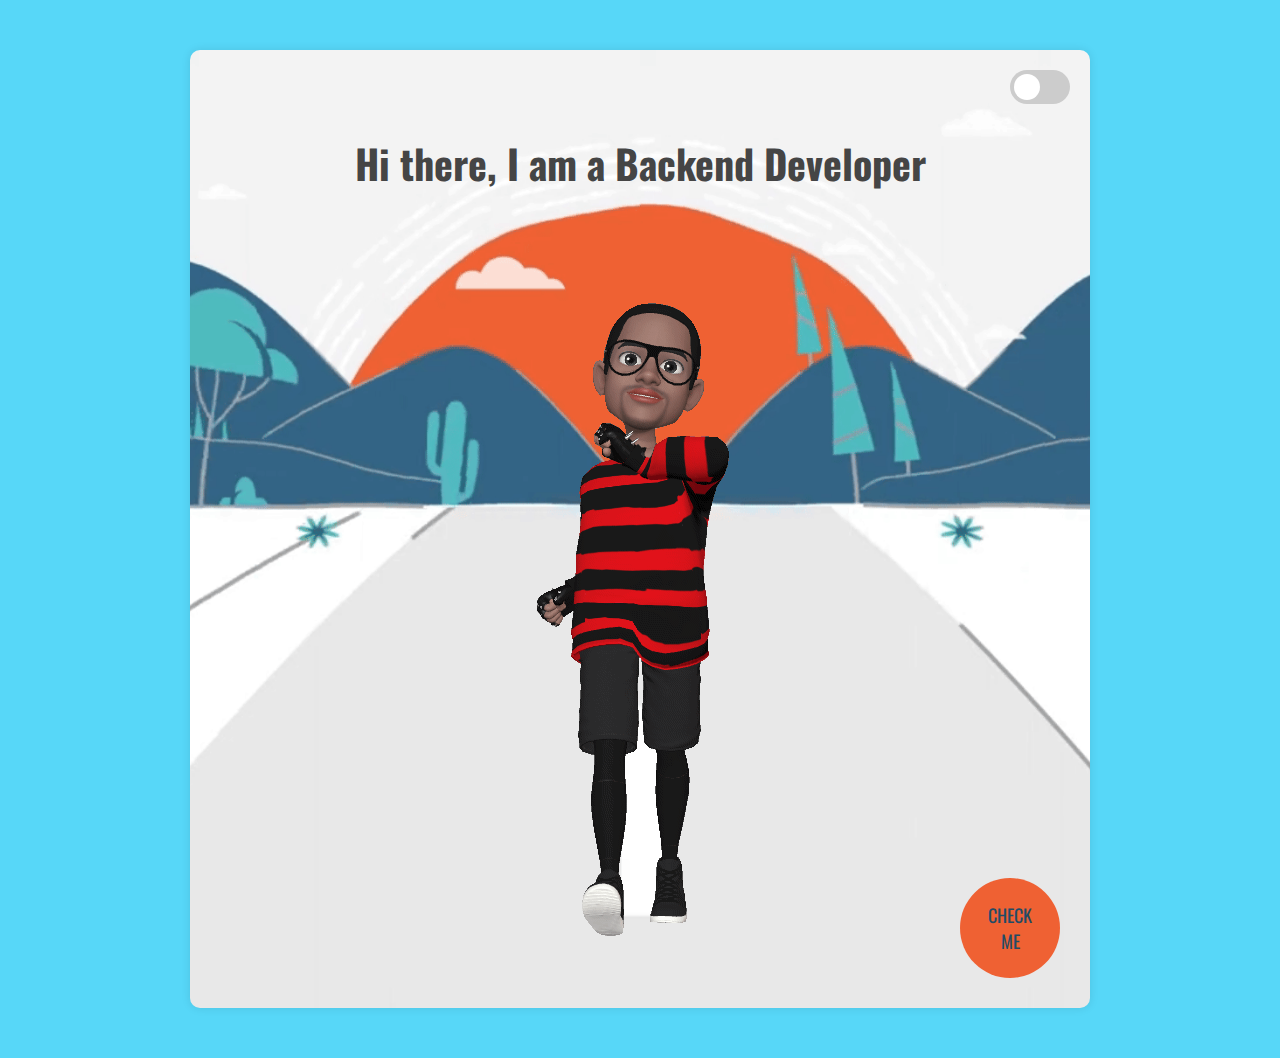
==== index.html @ b7d28e5a "Revised index.html to open link after pressed CHECK ME button. - Terence -" ====
<!DOCTYPE html>
<html>
   <head>
      <meta charset="utf-8">
      <meta http-equiv="X-UA-Compatible" content="IE=edge">
      <title> Terence's Portfolio</title>
      <meta name="description" content="">
      <meta name="viewport" content="width=device-width, initial-scale=1">
      <link rel="preconnect" href="https://fonts.googleapis.com">
      <link rel="preconnect" href="https://fonts.gstatic.com" crossorigin>
      <link href="https://fonts.googleapis.com/css2?family=Oswald:wght@200..700&display=swap" rel="stylesheet">
      <link rel="stylesheet" href="static/css/main.css">
      <script src="static/js/main.js" async defer></script>
   </head>
   <body class="light">
      <div class='container'>
         <h2>Hi there, I am a Backend Developer</h2>
         <img src="static/img/TT-Walking.gif" />
         <div>
            <div class='check-me'>
               <button onclick="window.location.href='https://geekpnx.github.io/trnc-profilepage/'"target="_blank">CHECK ME</button>
            </div>
            <label class="switch">
               <input type="checkbox" id="theme-toggle" onclick="toggleTheme()">
               <span class="slider round"></span>
            </label>
         </div>
      </div>
   </body>
</html>
---- static/css/main.css ----
body {
   font-family: "Oswald";
   margin: 0;
   padding: 0;
   background-color: #94e0f7;
   color: #333;
   transition: background-color 0.3s, color 0.3s;
}

.container {
   max-width: 800px;
   margin: 50px auto;
   padding: 50px;
   text-align: center;
   background-size: cover;
   background-position: center;
   background-repeat: no-repeat;
   box-shadow: 0 0 10px rgba(0, 0, 0, 0.1);
   border-radius: 10px;
   position: relative;
}

h2 {
   font-size: 40px;
   margin-bottom: 20px;
   color: #454545;
}

img {
   margin-top: 20px;
   max-width: 100%;
   height: auto;
   border-radius: 10px;
}

.switch {
   position: absolute;
   top: 20px;
   right: 20px;
   width: 60px;
   height: 34px;
   z-index: 1;
}

/* Hide default HTML checkbox */
.switch input {
   opacity: 0;
   width: 0;
   height: 0;
}

/* The slider */
.slider {
   position: absolute;
   cursor: pointer;
   top: 0;
   left: 0;
   right: 0;
   bottom: 0;
   background-color: #ccc;
   transition: 0.4s;
   border-radius: 34px;
}

.slider:before {
   position: absolute;
   content: "";
   height: 26px;
   width: 26px;
   left: 4px;
   bottom: 4px;
   background-color: white;
   transition: 0.4s;
   border-radius: 50%;
}

/* Change the background color of the slider when checked */
input:checked + .slider {
   background-color: #6f6f6f;
}

/* Move the slider when checked */
input:checked + .slider:before {
   transform: translateX(26px);
}

/* Dark Theme */
body.dark {
   background-color: #000000;
   color: #5a5656;
}

body.dark .container {
   background-image: url('https://geekpnx.github.io/trnc-landing-page/static/img/anim-road-bw.gif');
   color: #2c3e50;
}

/* Light Theme */
body.light {
   background-color: #57d7f8;
   color: #2c3e50;
}

body.light .container {
   background-image: url('https://geekpnx.github.io/trnc-landing-page/static/img/anim-road.gif');
}

.check-me {
   position: absolute; /* Position the button absolutely within the container */
   bottom: 20px;       /* Position the button 20px from the bottom */
   right: 20px;        /* Position the button 20px from the right */
   line-height: 1;
   margin-top: 0;      /* Remove the margin-top as it's no longer needed */
}

.check-me button {
   font-family:  "Oswald";
   background-color: #ef6133;
   color: #224b66;
   font-size: 18px;
   padding: 10px 20px;
   margin: 10px;
   border: none;
   border-radius: 50%;
   cursor: pointer;
   transition: background-color 0.3s, color 0.3s;
   width: 100px;
   height: 100px;
   display: inline-flex;
   align-items: center;
   justify-content: center;
}

.check-me button:hover {
   background-color: black;
   color: white;
}
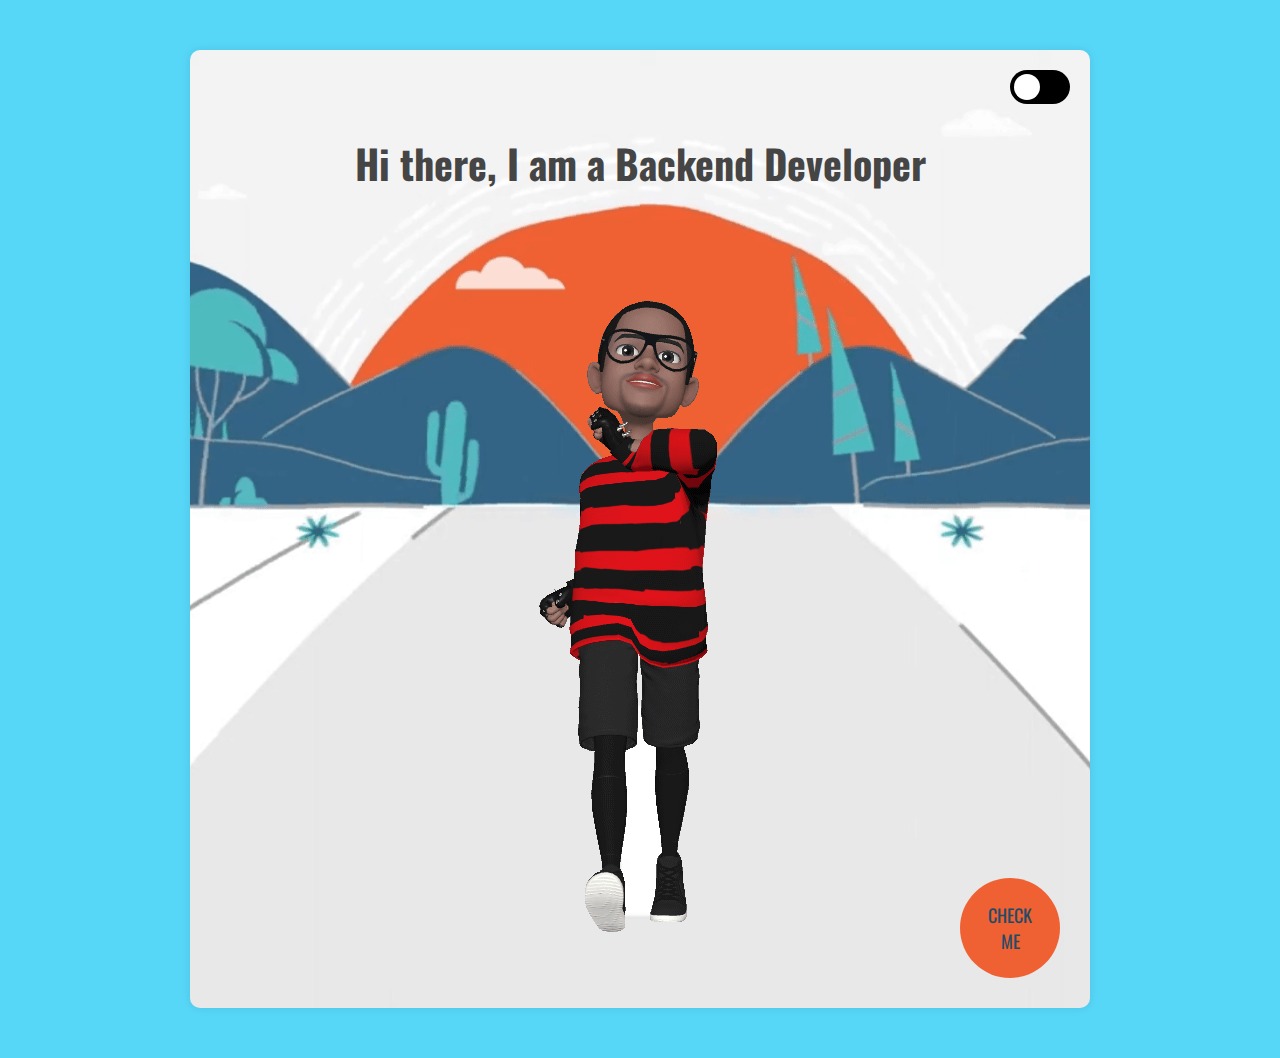
==== commit dd475406: "Modified index.html and slide color. -- Terence --" ====
--- a/index.html
+++ b/index.html
@@ -18,7 +18,9 @@
          <img src="static/img/TT-Walking.gif" />
          <div>
             <div class='check-me'>
-               <button onclick="window.location.href='https://geekpnx.github.io/trnc-profilepage/'"target="_blank">CHECK ME</button>
+            <a href="https://geekpnx.github.io/trnc-profilepage/" target="_blank">
+               <button>CHECK ME</button>
+            </a>
             </div>
             <label class="switch">
                <input type="checkbox" id="theme-toggle" onclick="toggleTheme()">
@@ -27,4 +29,4 @@
          </div>
       </div>
    </body>
-</html>
+</html>--- a/static/css/main.css
+++ b/static/css/main.css
@@ -57,7 +57,7 @@
    left: 0;
    right: 0;
    bottom: 0;
-   background-color: #ccc;
+   background-color: #000000;
    transition: 0.4s;
    border-radius: 34px;
 }
@@ -76,7 +76,7 @@
 
 /* Change the background color of the slider when checked */
 input:checked + .slider {
-   background-color: #6f6f6f;
+   background-color: #336485;
 }
 
 /* Move the slider when checked */
@@ -92,7 +92,6 @@
 
 body.dark .container {
    background-image: url('https://geekpnx.github.io/trnc-landing-page/static/img/anim-road-bw.gif');
-   color: #2c3e50;
 }
 
 /* Light Theme */
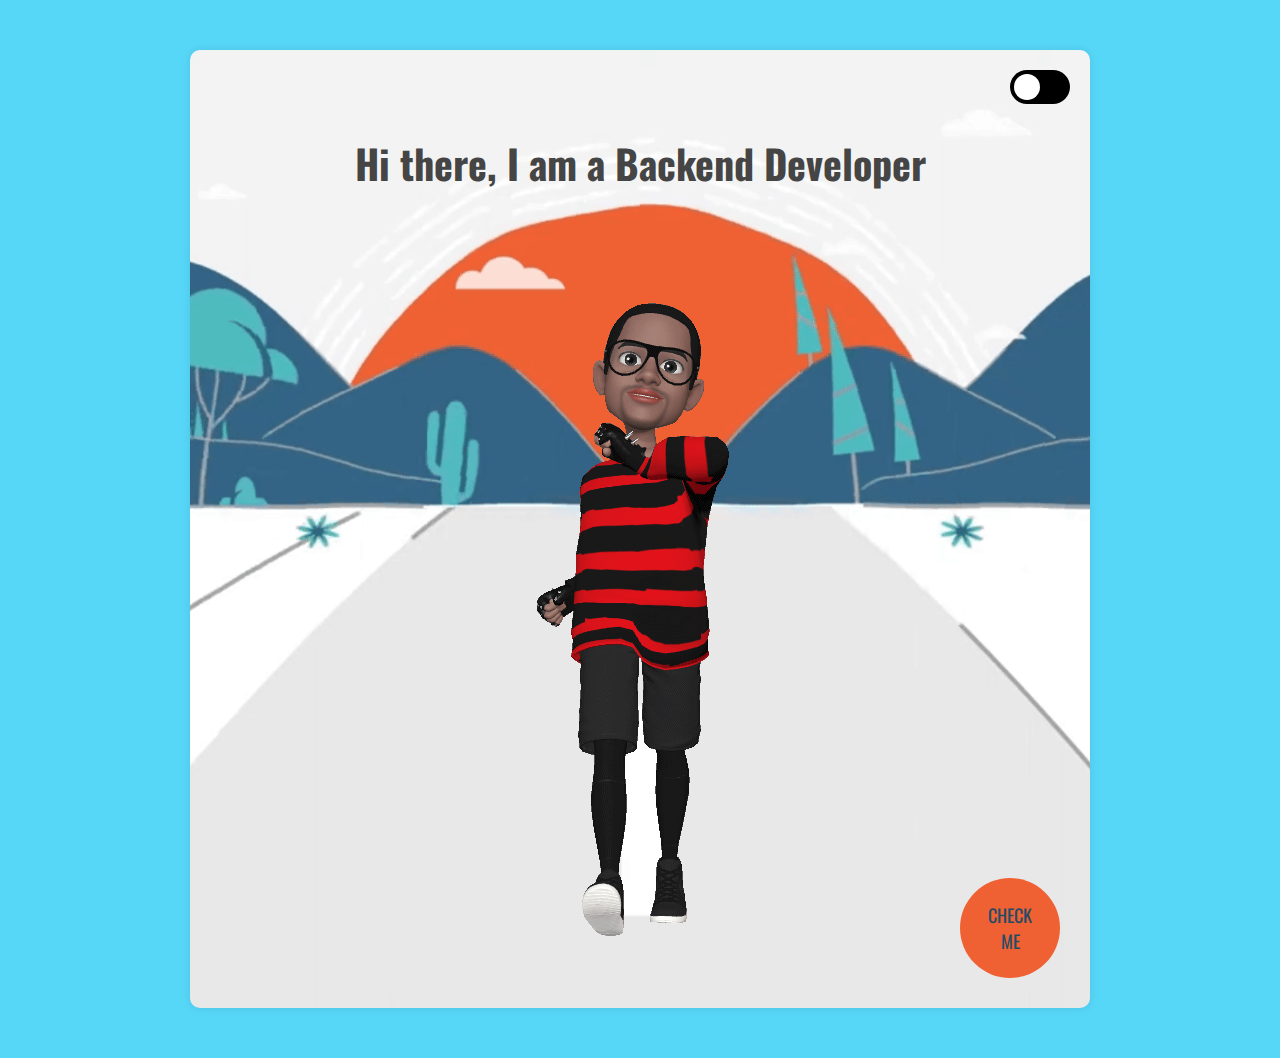
==== commit 39e5f292: "Merge. -- Terence --" ====
--- a/index.html
+++ b/index.html
@@ -3,7 +3,7 @@
    <head>
       <meta charset="utf-8">
       <meta http-equiv="X-UA-Compatible" content="IE=edge">
-      <title> Terence's Portfolio</title>
+      <title>T:R:N:C T:H:L:L</title>
       <meta name="description" content="">
       <meta name="viewport" content="width=device-width, initial-scale=1">
       <link rel="preconnect" href="https://fonts.googleapis.com">
@@ -18,9 +18,7 @@
          <img src="static/img/TT-Walking.gif" />
          <div>
             <div class='check-me'>
-            <a href="https://geekpnx.github.io/trnc-profilepage/" target="_blank">
-               <button>CHECK ME</button>
-            </a>
+               <button onclick="window.location.href='https://geekpnx.github.io/trnc-profilepage/'">CHECK ME</button>
             </div>
             <label class="switch">
                <input type="checkbox" id="theme-toggle" onclick="toggleTheme()">
@@ -29,4 +27,4 @@
          </div>
       </div>
    </body>
-</html>+</html>
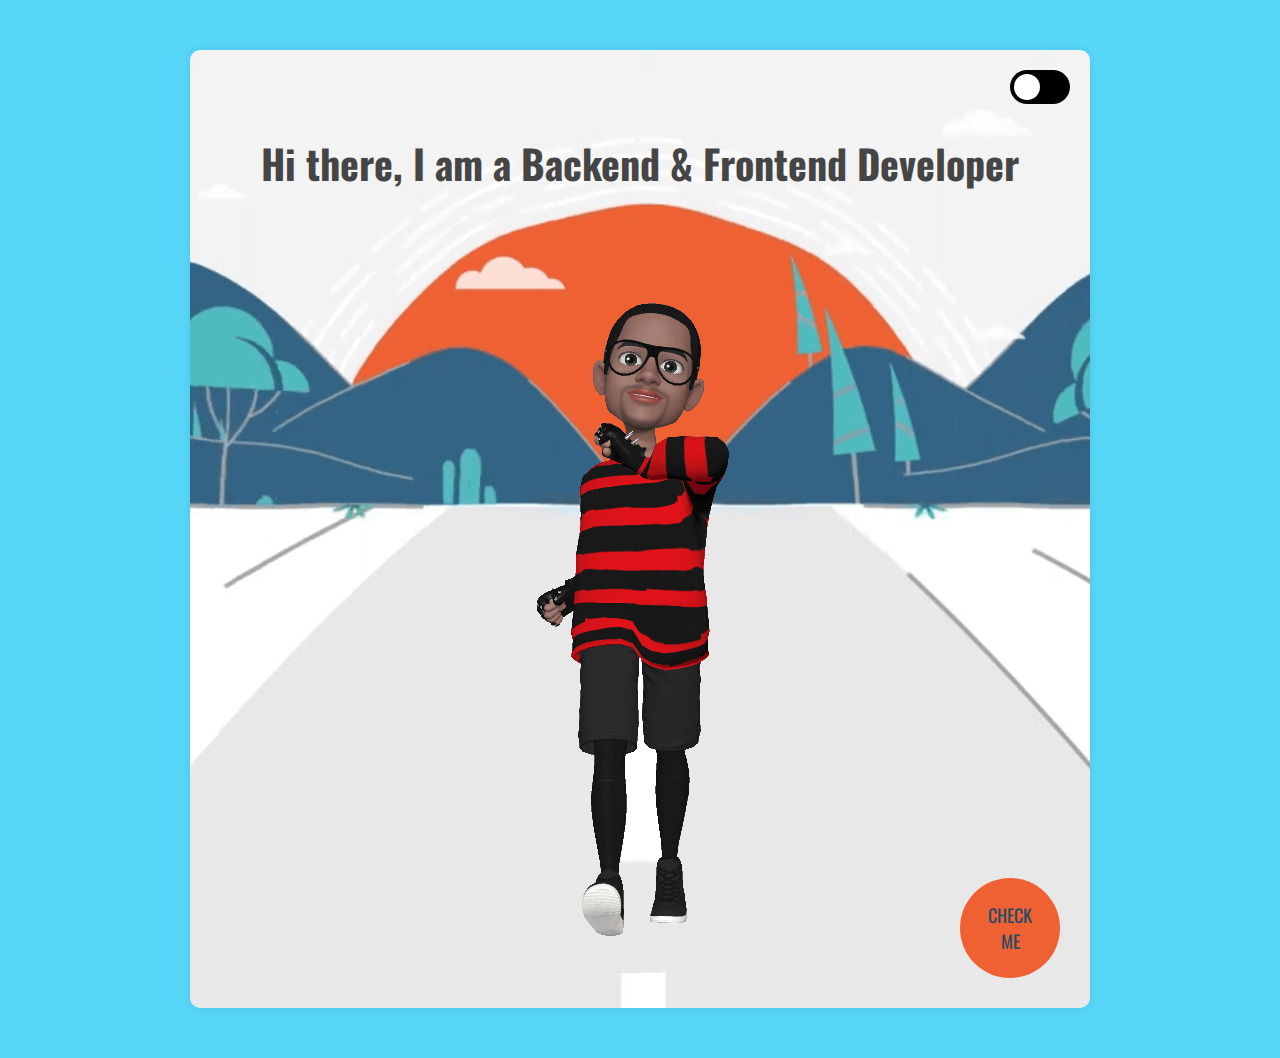
==== commit 4df92d33: "Revised wording" ====
--- a/index.html
+++ b/index.html
@@ -14,11 +14,13 @@
    </head>
    <body class="light">
       <div class='container'>
-         <h2>Hi there, I am a Backend Developer</h2>
+         <h2>Hi there, I am a Backend & Frontend Developer</h2>
          <img src="static/img/TT-Walking.gif" />
          <div>
             <div class='check-me'>
-               <button onclick="window.location.href='https://geekpnx.github.io/trnc-profilepage/'">CHECK ME</button>
+               <a href="https://geekpnx.github.io/trnc-profilepage/" target="_blank">
+                  <button>CHECK ME</button>
+               </a>
             </div>
             <label class="switch">
                <input type="checkbox" id="theme-toggle" onclick="toggleTheme()">
--- a/static/css/main.css
+++ b/static/css/main.css
@@ -76,7 +76,7 @@
 
 /* Change the background color of the slider when checked */
 input:checked + .slider {
-   background-color: #336485;
+   background-color: #4fbac0;
 }
 
 /* Move the slider when checked */
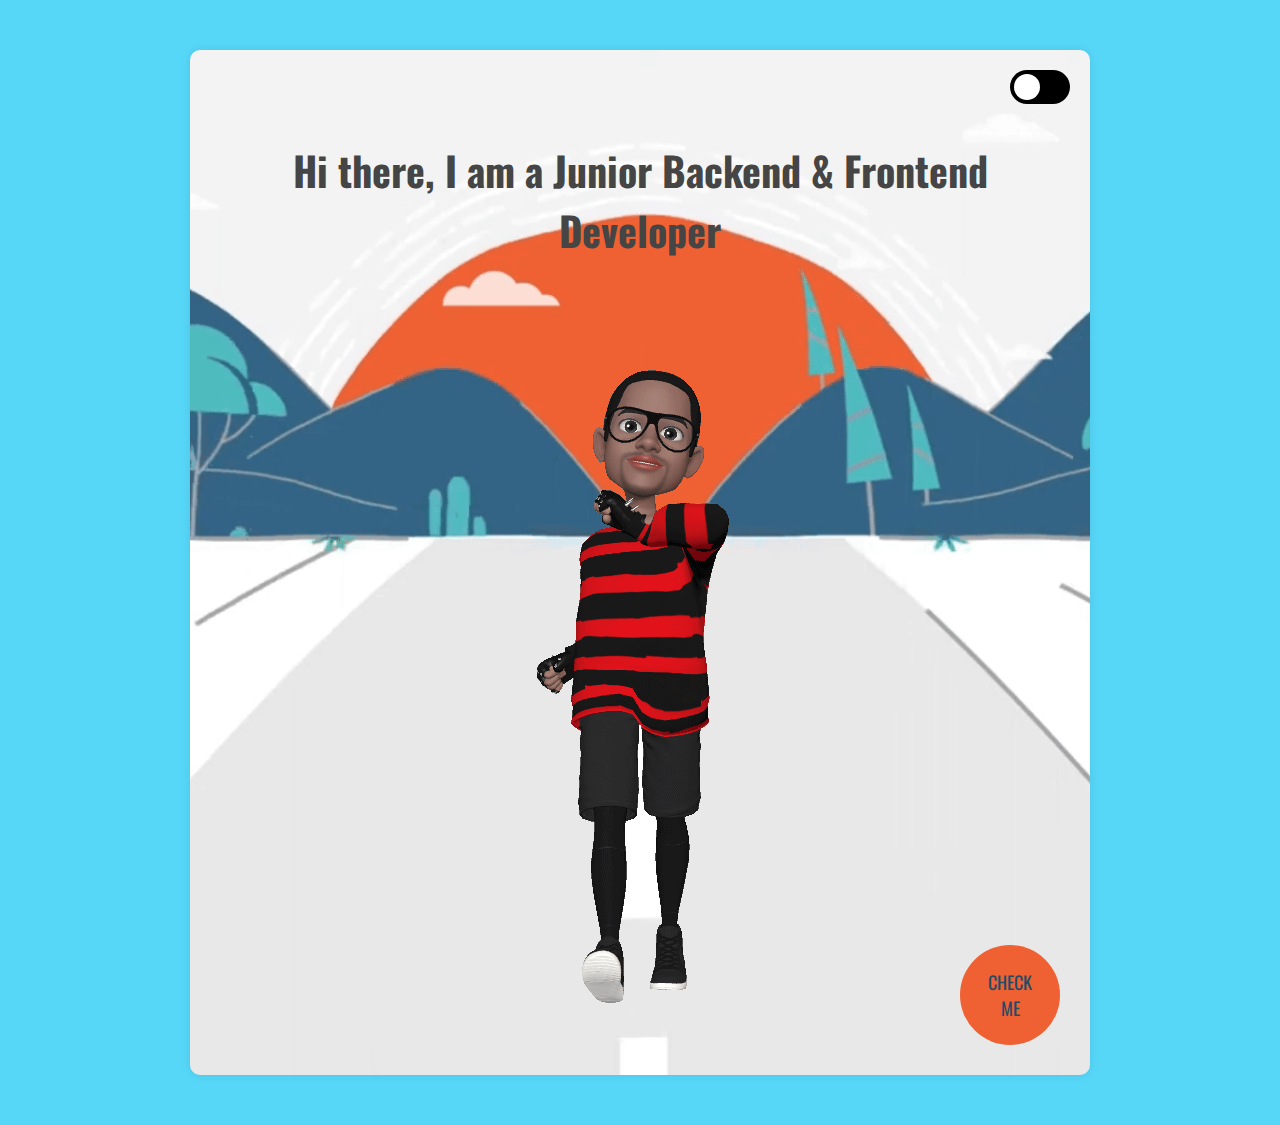
==== commit a0fa90ff: "revised wording" ====
--- a/index.html
+++ b/index.html
@@ -14,7 +14,7 @@
    </head>
    <body class="light">
       <div class='container'>
-         <h2>Hi there, I am a Backend & Frontend Developer</h2>
+         <h3>Hi there, I am a Junior Backend & Frontend Developer</h3>
          <img src="static/img/TT-Walking.gif" />
          <div>
             <div class='check-me'>
--- a/static/css/main.css
+++ b/static/css/main.css
@@ -20,7 +20,7 @@
    position: relative;
 }
 
-h2 {
+h3 {
    font-size: 40px;
    margin-bottom: 20px;
    color: #454545;
